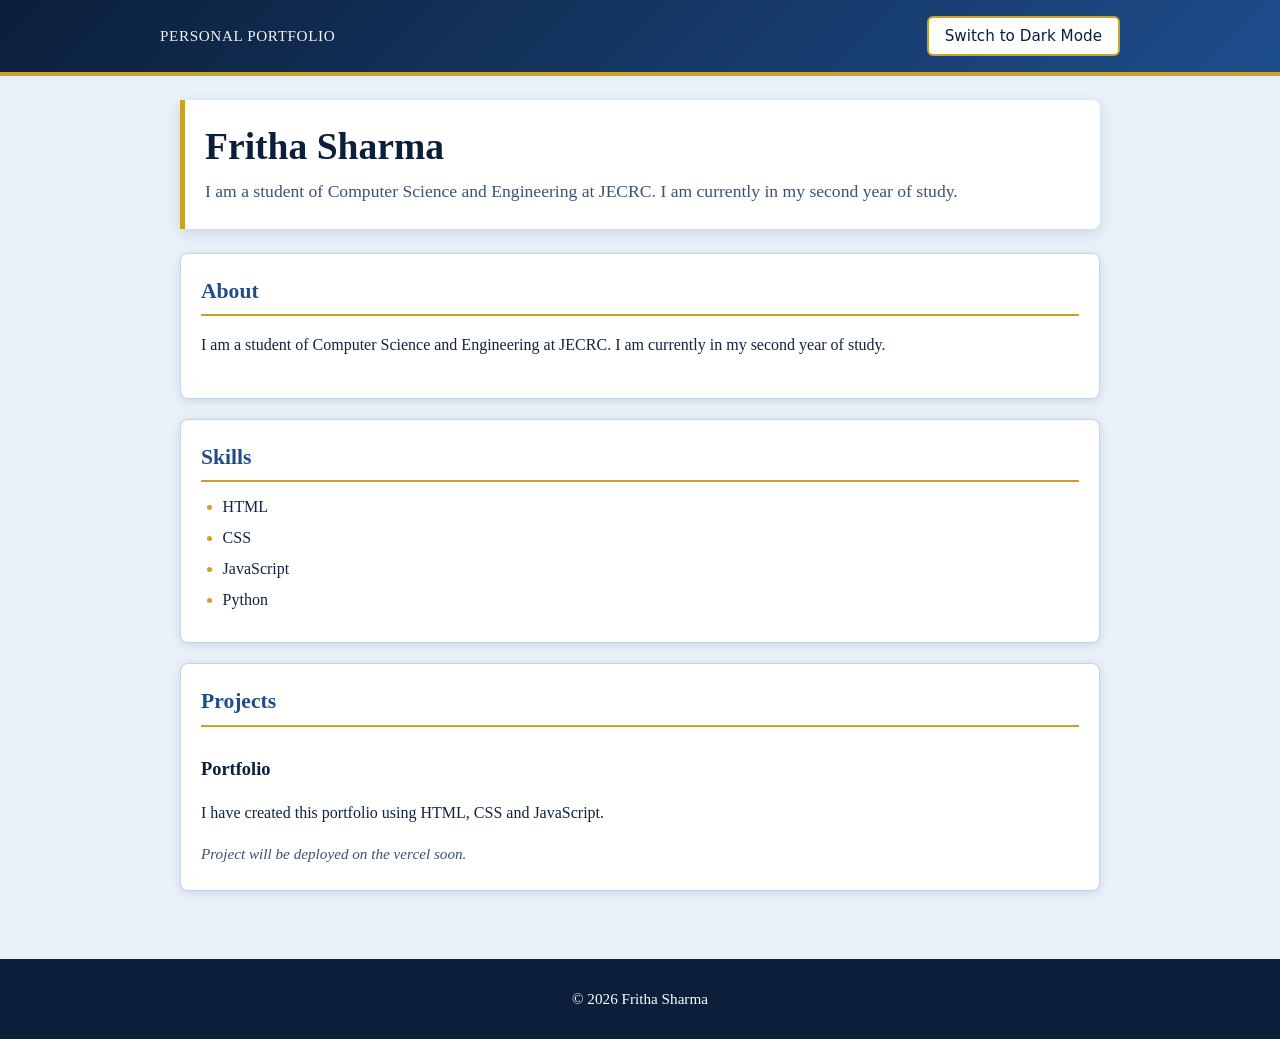
==== portfolio/index.html @ b1758f7e "first commit Co-authored-by: Cursor <cursoragent@cursor.com>" ====
<!DOCTYPE html>
<html lang="en">
<head>
  <meta charset="UTF-8">
  <meta name="viewport" content="width=device-width, initial-scale=1.0">
  <title>Fritha Sharma — Portfolio</title>
  <link rel="stylesheet" href="style.css">
</head>
<body>
  <header class="site-header">
    <div class="header-inner">
      <p class="site-tagline">Personal Portfolio</p>
      <button id="themeToggle" type="button" aria-pressed="false">Switch to Dark Mode</button>
    </div>
  </header>

  <main>
    <section class="intro" aria-labelledby="profile-heading">
      <h1 id="profile-heading">Fritha Sharma</h1>
      <p class="lead">I am a student of Computer Science and Engineering at JECRC. I am currently in my second year of study.</p>
    </section>

    <section class="content-section" id="about" aria-labelledby="about-heading">
      <h2 id="about-heading">About</h2>
      <p>I am a student of Computer Science and Engineering at JECRC. I am currently in my second year of study.</p>
    </section>

    <section class="content-section" id="skills" aria-labelledby="skills-heading">
      <h2 id="skills-heading">Skills</h2>
      <ul class="skills-list">
        <li>HTML</li>
        <li>CSS</li>
        <li>JavaScript</li>
        <li>Python</li>
      </ul>
    </section>
    <section class="content-section" id="projects" aria-labelledby="projects-heading">
      <h2 id="projects-heading">Projects</h2>
      <article class="project-card">
        <h3>Portfolio</h3>
        <p>I have created this portfolio using HTML, CSS and JavaScript.</p>
        <p class="project-link-note">
          Project will be deployed on the vercel soon.
        </p>
      </article>
    </section>
  </main>

  <footer class="site-footer">
    <p>© <span id="year"></span> Fritha Sharma</p>
  </footer>

  <script src="script.js"></script>
</body>
</html>
---- portfolio/style.css ----
/* Light theme (default) */
:root {
  --blue-deep: #0b1f3a;
  --blue-mid: #1e4d8c;
  --blue-light: #e8f0fa;
  --gold: #c9a227;
  --gold-soft: #f5ecd4;
  --white: #ffffff;
  --text: #10243f;
  --text-muted: #3d5270;
  --border: #c5d4e8;
  --shadow: rgba(11, 31, 58, 0.12);
  --focus-ring: #c9a227;
}

*,
*::before,
*::after {
  box-sizing: border-box;
}

html {
  scroll-behavior: smooth;
}

@media (prefers-reduced-motion: reduce) {
  html {
    scroll-behavior: auto;
  }

  a:hover {
    transform: none;
  }
}

body {
  margin: 0;
  font-family: Georgia, "Times New Roman", serif;
  line-height: 1.6;
  color: var(--text);
  background-color: var(--blue-light);
  min-height: 100vh;
}

.site-header {
  background: linear-gradient(135deg, var(--blue-deep), var(--blue-mid));
  color: var(--white);
  padding: 1rem 1.25rem;
  border-bottom: 4px solid var(--gold);
}

.header-inner {
  max-width: 960px;
  margin: 0 auto;
  display: flex;
  flex-wrap: wrap;
  align-items: center;
  justify-content: space-between;
  gap: 1rem;
}

.site-tagline {
  margin: 0;
  font-size: 0.95rem;
  letter-spacing: 0.04em;
  text-transform: uppercase;
  opacity: 0.95;
}

#themeToggle {
  font-family: system-ui, -apple-system, "Segoe UI", sans-serif;
  font-size: 0.95rem;
  padding: 0.55rem 1rem;
  border: 2px solid var(--gold);
  border-radius: 6px;
  background-color: var(--white);
  color: var(--blue-deep);
  cursor: pointer;
  transition: background-color 0.2s ease, color 0.2s ease;
}

#themeToggle:hover {
  background-color: var(--gold-soft);
}

#themeToggle:focus-visible {
  outline: 3px solid var(--gold);
  outline-offset: 3px;
}

main {
  max-width: 960px;
  margin: 0 auto;
  padding: 1.5rem 1.25rem 3rem;
}

.intro {
  background-color: var(--white);
  border-left: 5px solid var(--gold);
  padding: 1.5rem 1.25rem;
  margin-bottom: 1.5rem;
  border-radius: 0 8px 8px 0;
  box-shadow: 0 4px 14px var(--shadow);
}

h1 {
  margin: 0 0 0.5rem;
  font-size: clamp(1.75rem, 4vw, 2.35rem);
  color: var(--blue-deep);
  line-height: 1.2;
}

.lead {
  margin: 0;
  font-size: 1.1rem;
  color: var(--text-muted);
}

.content-section {
  background-color: var(--white);
  padding: 1.25rem 1.25rem 1.5rem;
  margin-bottom: 1.25rem;
  border-radius: 8px;
  border: 1px solid var(--border);
  box-shadow: 0 2px 10px var(--shadow);
}

.content-section h2 {
  margin: 0 0 0.75rem;
  font-size: 1.35rem;
  color: var(--blue-mid);
  border-bottom: 2px solid var(--gold);
  padding-bottom: 0.35rem;
}

.content-section h3 {
  margin: 0 0 0.5rem;
  font-size: 1.15rem;
  color: var(--blue-deep);
}

.skills-list {
  margin: 0;
  padding-left: 1.35rem;
}

.skills-list li {
  margin-bottom: 0.35rem;
}

.skills-list li::marker {
  color: var(--gold);
}

.project-card {
  padding: 1rem 0;
  border-bottom: 1px dashed var(--border);
}

.project-card:last-child {
  border-bottom: none;
  padding-bottom: 0;
}

.project-link-note {
  margin: 0.75rem 0 0;
  font-size: 0.95rem;
  color: var(--text-muted);
  font-style: italic;
}

a {
  color: var(--blue-mid);
}

a:hover {
  text-decoration: underline;
  transform: scale(1.02);
}

a:focus-visible {
  outline: 3px solid var(--focus-ring);
  outline-offset: 2px;
}

a.project-link {
  display: inline-block;
  margin-top: 0.5rem;
  font-weight: 600;
}

.site-footer {
  background-color: var(--blue-deep);
  color: var(--white);
  text-align: center;
  padding: 1.5rem 1.25rem;
  font-size: 0.95rem;
}

.site-footer p {
  margin: 0.25rem 0;
}

.footer-note {
  opacity: 0.85;
  font-size: 0.85rem;
}

/* Dark mode — base rule from coursework */
.dark-mode {
  background-color: #222;
  color: white;
}

body.dark-mode {
  --blue-light: #1a1a1a;
  --white: #2d2d2d;
  --text: #f0f0f0;
  --text-muted: #c8c8c8;
  --border: #444;
  --shadow: rgba(0, 0, 0, 0.35);
  --blue-deep: #e8e8e8;
  --blue-mid: #9ec5ff;
}

body.dark-mode .site-header {
  background: linear-gradient(135deg, #111, #333);
  border-bottom-color: var(--gold);
}

body.dark-mode #themeToggle {
  background-color: #333;
  color: var(--white);
  border-color: var(--gold);
}

body.dark-mode #themeToggle:hover {
  background-color: #444;
}

body.dark-mode h1,
body.dark-mode .content-section h3 {
  color: #f5f5f5;
}

body.dark-mode .content-section h2 {
  color: #d4e4ff;
}

body.dark-mode a {
  color: #9ec5ff;
}

body.dark-mode .intro {
  border-left-color: var(--gold);
}

@media (max-width: 480px) {
  .header-inner {
    flex-direction: column;
    align-items: stretch;
  }

  #themeToggle {
    width: 100%;
  }
}
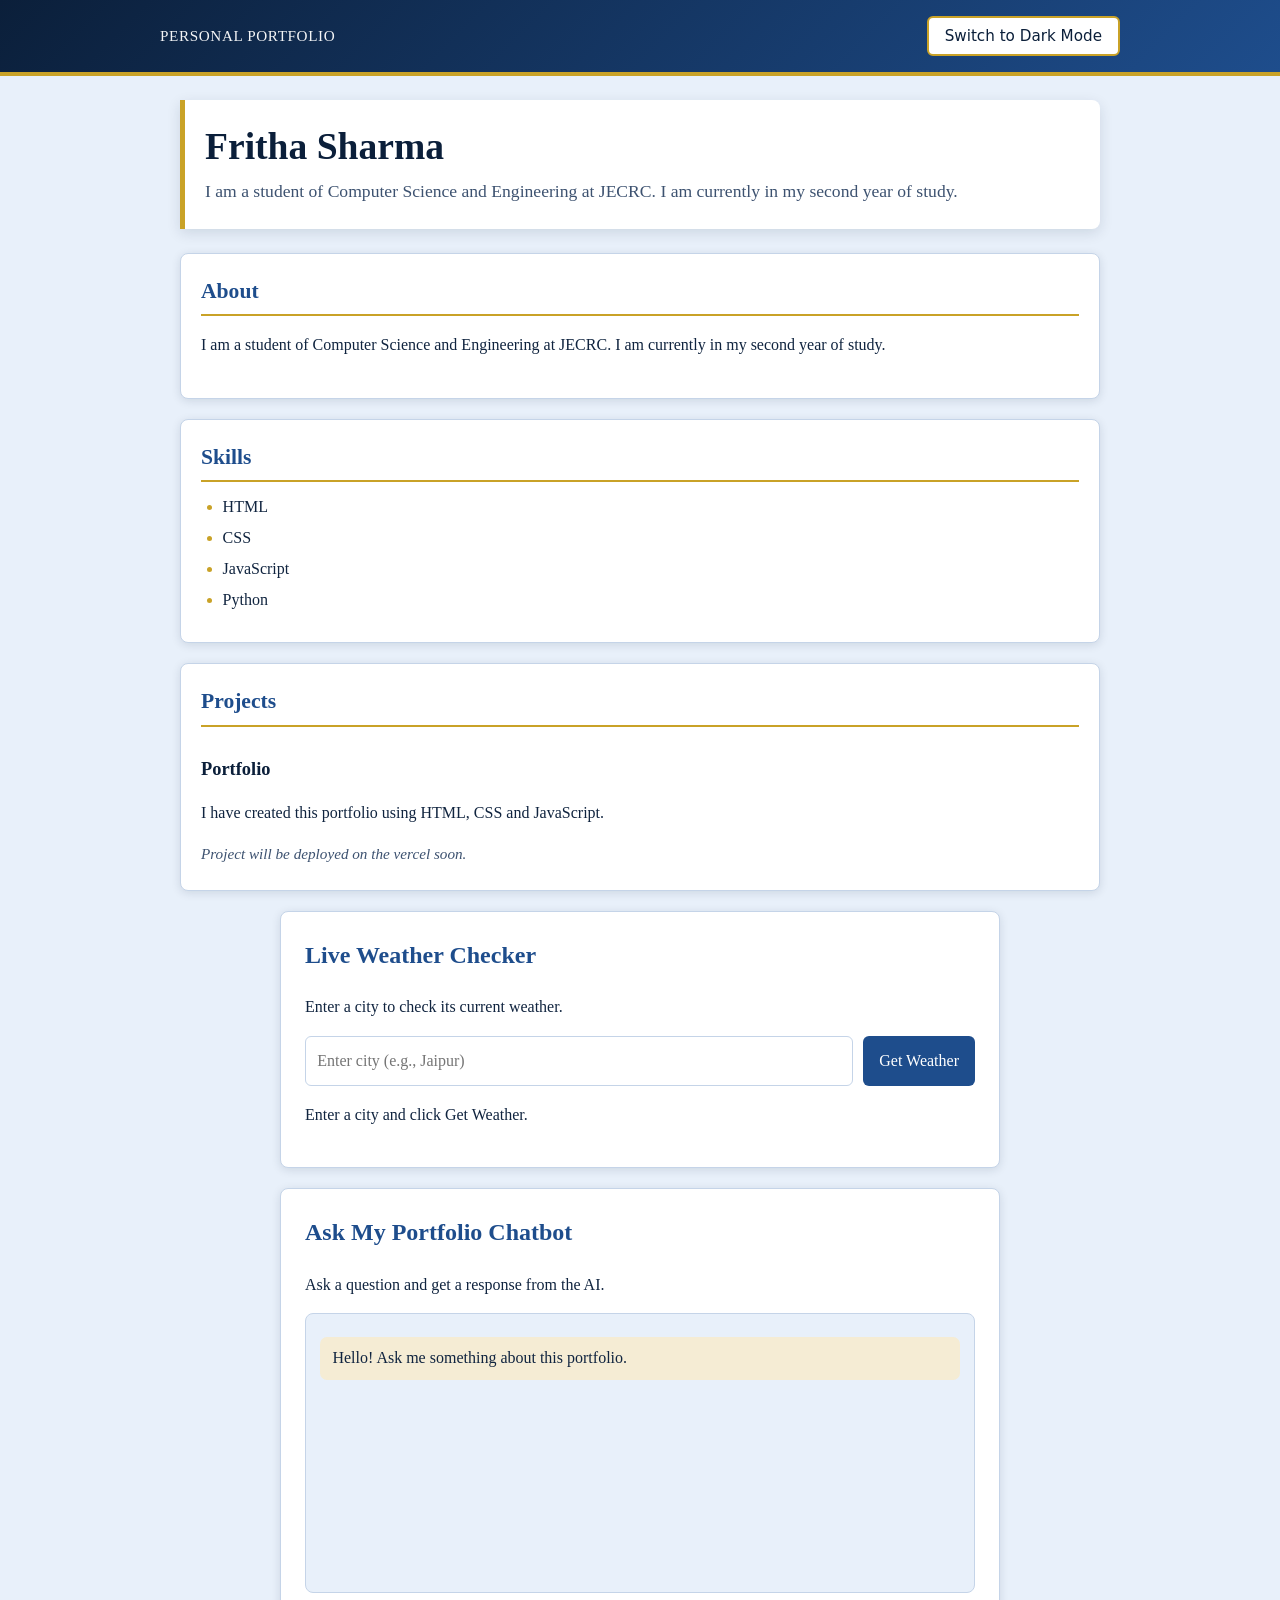
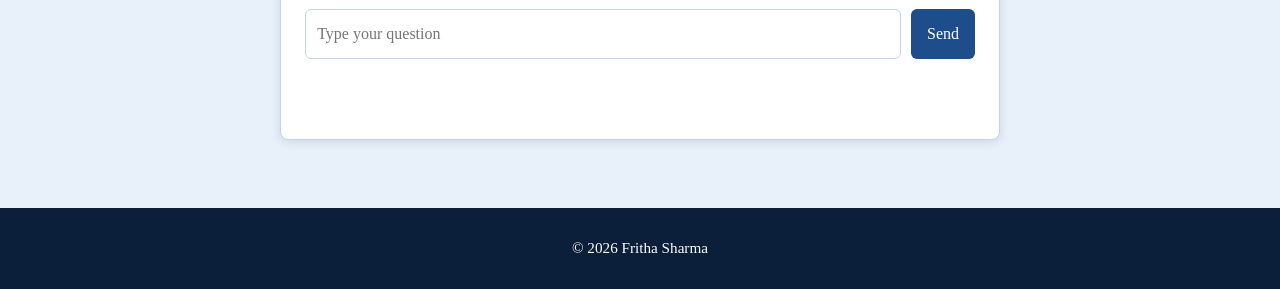
==== commit 16ffcb76: "Add weather checker and chatbot interface" ====
--- a/portfolio/index.html
+++ b/portfolio/index.html
@@ -44,12 +44,39 @@
         </p>
       </article>
     </section>
+
+    <section id="weather-section" class="weather-section" aria-labelledby="weather-heading">
+      <h2 id="weather-heading">Live Weather Checker</h2>
+      <p>Enter a city to check its current weather.</p>
+      <div class="weather-controls">
+        <label class="sr-only" for="cityInput">City name</label>
+        <input id="cityInput" type="text" placeholder="Enter city (e.g., Jaipur)" autocomplete="address-level2">
+        <button id="weatherButton" type="button">Get Weather</button>
+      </div>
+      <p id="weatherResult" aria-live="polite">Enter a city and click Get Weather.</p>
+    </section>
+
+    <section id="portfolio-chatbot" class="chatbot-section" aria-labelledby="chatbot-heading">
+      <h2 id="chatbot-heading">Ask My Portfolio Chatbot</h2>
+      <p>Ask a question and get a response from the AI.</p>
+      <div id="chatMessages" class="chat-messages" aria-live="polite">
+        <p class="bot-message">Hello! Ask me something about this portfolio.</p>
+      </div>
+      <form id="chatForm" class="chat-form">
+        <label class="sr-only" for="chatInput">Your question</label>
+        <input id="chatInput" type="text" placeholder="Type your question" required>
+        <button id="chatSend" type="submit">Send</button>
+      </form>
+      <p id="chatStatus" aria-live="polite"></p>
+    </section>
   </main>
 
   <footer class="site-footer">
     <p>© <span id="year"></span> Fritha Sharma</p>
   </footer>
 
+  <script src="config.js"></script>
   <script src="script.js"></script>
+  <script src="chatbot.js"></script>
 </body>
 </html>
--- a/portfolio/style.css
+++ b/portfolio/style.css
@@ -206,6 +206,60 @@
   font-size: 0.85rem;
 }
 
+.weather-section,
+.chatbot-section {
+  max-width: 720px;
+  margin: 1.25rem auto;
+  padding: 1.5rem;
+  background: var(--white);
+  border: 1px solid var(--border);
+  border-radius: 8px;
+  box-shadow: 0 2px 10px var(--shadow);
+}
+
+.weather-section h2,
+.chatbot-section h2 {
+  margin-top: 0;
+  color: var(--blue-mid);
+}
+
+.weather-controls,
+.chat-form {
+  display: flex;
+  gap: 0.65rem;
+  margin: 1rem 0;
+}
+
+.weather-controls input,
+.chat-form input {
+  flex: 1;
+  min-width: 0;
+  padding: 0.7rem;
+  border: 1px solid var(--border);
+  border-radius: 6px;
+  font: inherit;
+}
+
+.weather-controls button,
+.chat-form button {
+  padding: 0.7rem 1rem;
+  border: 0;
+  border-radius: 6px;
+  background: var(--blue-mid);
+  color: var(--white);
+  font: inherit;
+  cursor: pointer;
+}
+
+.weather-controls button:disabled,
+.chat-form button:disabled { opacity: 0.65; cursor: wait; }
+#weatherResult, #chatStatus { min-height: 1.5rem; }
+.chat-messages { height: 280px; overflow-y: auto; padding: 0.9rem; background: var(--blue-light); border: 1px solid var(--border); border-radius: 8px; }
+.chat-messages p { padding: 0.55rem 0.75rem; border-radius: 7px; margin: 0.5rem 0; }
+.bot-message { background: var(--gold-soft); }
+.user-message { background: #d8eee2; text-align: right; }
+.sr-only { position: absolute; width: 1px; height: 1px; padding: 0; margin: -1px; overflow: hidden; clip: rect(0, 0, 0, 0); white-space: nowrap; border: 0; }
+
 /* Dark mode — base rule from coursework */
 .dark-mode {
   background-color: #222;
@@ -264,4 +318,7 @@
   #themeToggle {
     width: 100%;
   }
-}
+
+  .weather-controls,
+  .chat-form { flex-direction: column; }
+}
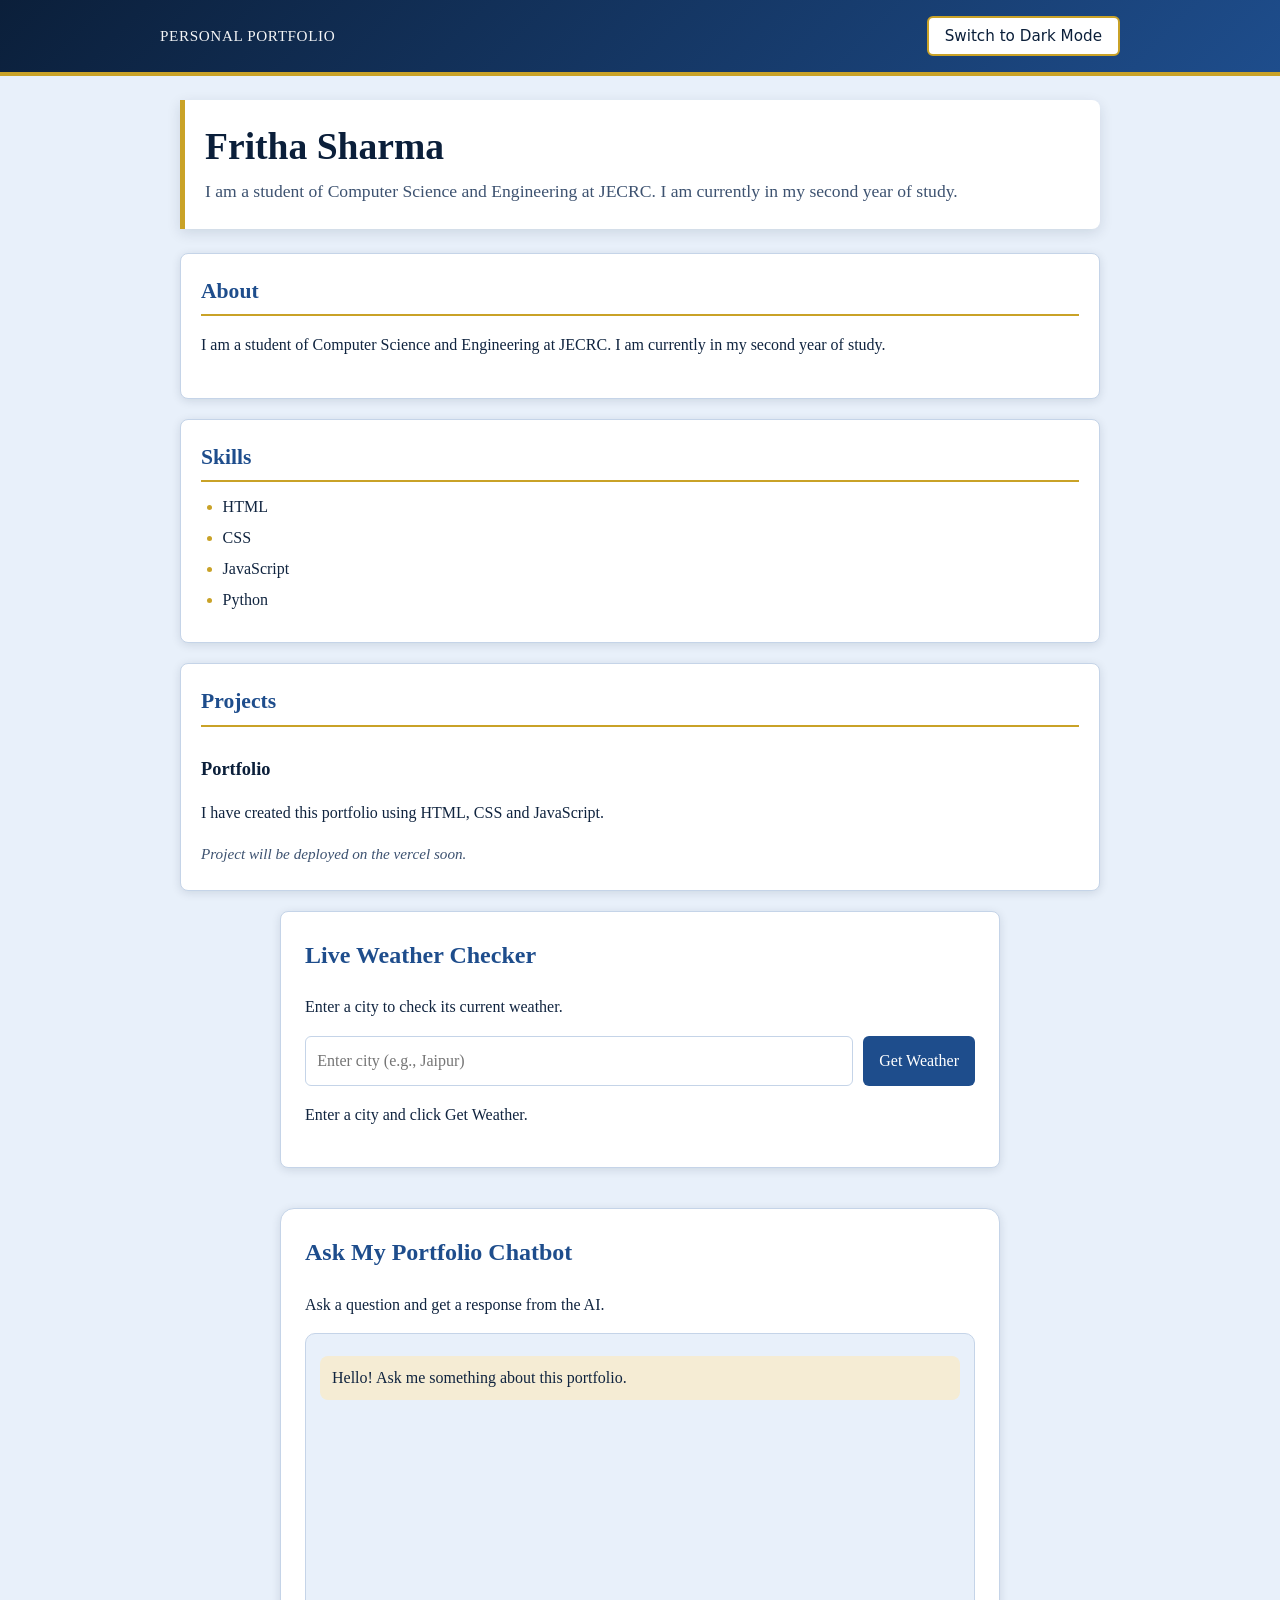
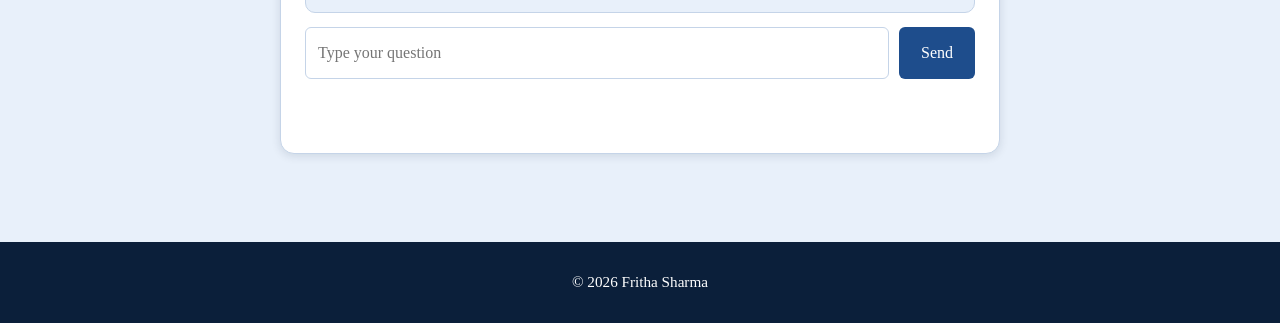
==== commit 83fa11f0: "Match Lecture 15 chatbot file structure" ====
--- a/portfolio/index.html
+++ b/portfolio/index.html
@@ -5,6 +5,7 @@
   <meta name="viewport" content="width=device-width, initial-scale=1.0">
   <title>Fritha Sharma — Portfolio</title>
   <link rel="stylesheet" href="style.css">
+  <link rel="stylesheet" href="chatbot.css">
 </head>
 <body>
   <header class="site-header">
@@ -76,7 +77,7 @@
   </footer>
 
   <script src="config.js"></script>
-  <script src="script.js"></script>
-  <script src="chatbot.js"></script>
+  <script src="script.js?v=3"></script>
+  <script src="chatbot.js?v=5"></script>
 </body>
 </html>
--- a/portfolio/chatbot.css
+++ b/portfolio/chatbot.css
@@ -0,0 +1,30 @@
+/* Lecture 15 chatbot styling kept in its own stylesheet. */
+.chatbot-section {
+  max-width: 720px;
+  margin: 40px auto;
+  padding: 24px;
+  background: var(--white);
+  border-radius: 14px;
+  border: 1px solid var(--border);
+}
+
+.chat-messages {
+  height: 280px;
+  overflow-y: auto;
+  padding: 14px;
+  background: var(--blue-light);
+  border: 1px solid var(--border);
+  border-radius: 10px;
+}
+
+.chat-messages p { padding: 9px 12px; border-radius: 8px; margin: 8px 0; }
+.bot-message { background: var(--gold-soft); }
+.user-message { background: #e7f6ef; text-align: right; }
+.chat-form { display: flex; gap: 10px; margin-top: 14px; }
+.chat-form input { flex: 1; min-width: 0; padding: 12px; }
+.chat-form button { padding: 12px 22px; cursor: pointer; }
+#chatStatus { min-height: 20px; font-size: 0.9rem; }
+
+@media (max-width: 480px) {
+  .chat-form { flex-direction: column; }
+}
